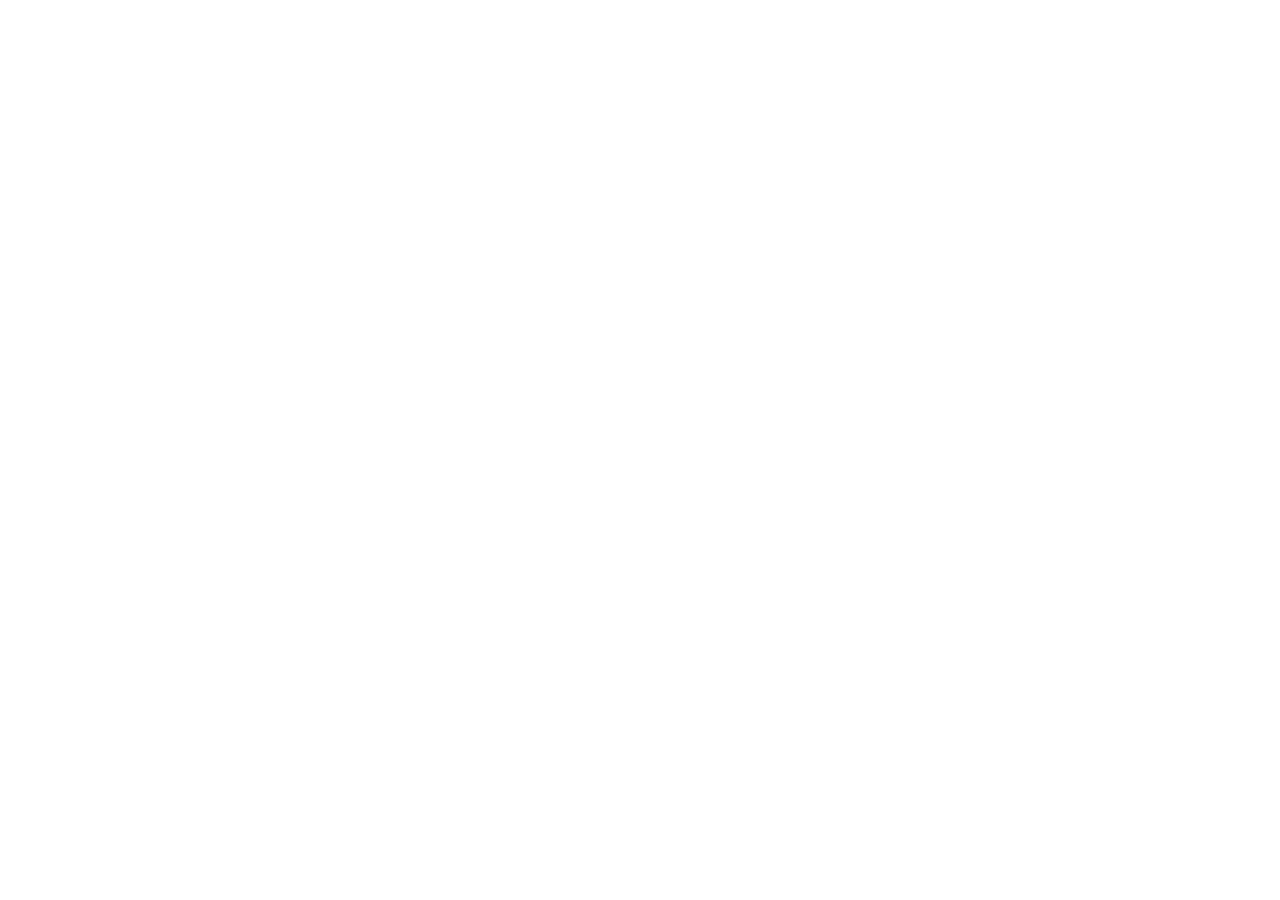
==== index.html @ 9cf04065 "snake" ====
<!DOCTYPE html>
<html lang="en">

<head>
    <meta charset="UTF-8">
    <meta name="viewport" content="width=device-width, initial-scale=1.0">
    <title>Nest loop</title>
</head>

<body>
    <pre id="output"></pre>
    <script>
        //#1//

        // const n = 6;
        // let result = "";
        // let k = 0;
        // while (k < n) {
        //     result = result + "* ";
        //     k++;
        // }

        //#2//

        // const n = 6;
        // let result = "";
        // let k = 0;
        // while (k < n) {
        //     let i = 0;
        //     while (i < n) {
        //         result = result + "* ";
        //         i++;
        //     }
        //     result = result + "\n"
        //     k++;
        // }

        //#3//

        // const n = 6;
        // let result = "";
        // let k = 0;
        // while (k < n) {
        //     let i = 0;
        //     while (i < k + 1) {
        //         result = result + "* ";
        //         i++;
        //     }
        //     result = result + "\n"
        //     k++;
        // }

        //#4//

        const n = 5;
        let result = "";
        let k = 0;
        while (k < n) {
            const m = ;
            let
                let i = 0;
            while (i < k + 1) {
                result = result + "* ";
                i++;
            }
            let j = 0
            result = result + "\n"
            k++;
        }
        document.getElementById("output").textContent = result;












    </script>
</body>

</html>
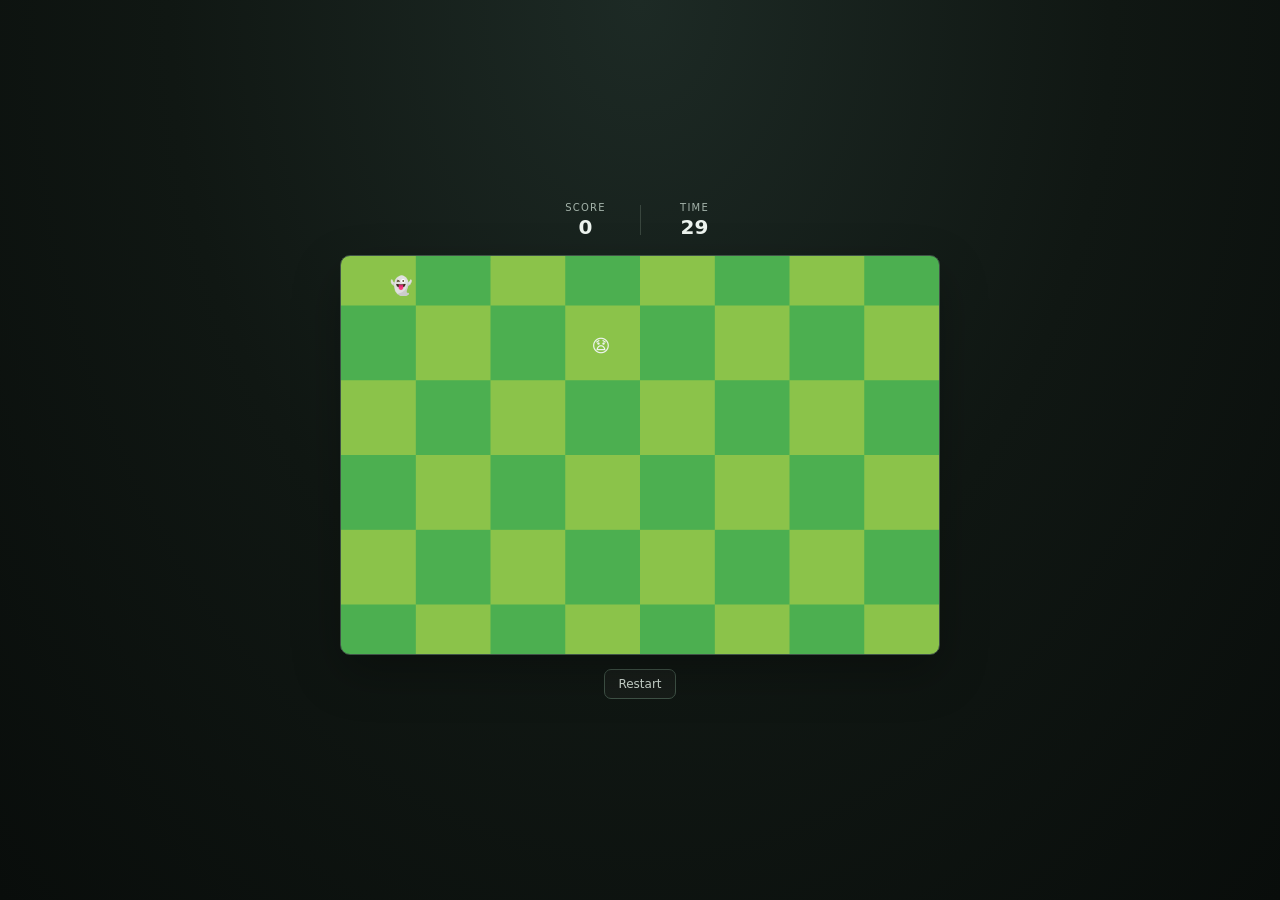
==== commit 16cb482a: "fixx" ====
--- a/index.html
+++ b/index.html
@@ -1,86 +1,191 @@
 <!DOCTYPE html>
 <html lang="en">
+<head>
+  <meta charset="UTF-8">
+  <meta name="viewport" content="width=device-width, initial-scale=1.0">
+  <title>Snake</title>
+  <style>
+    * { box-sizing: border-box; }
+    body {
+      margin: 0;
+      min-height: 100vh;
+      padding: 24px 12px;
+      display: flex;
+      flex-direction: column;
+      align-items: center;
+      justify-content: center;
+      gap: 14px;
+      background: radial-gradient(ellipse at top, #1d2a25 0%, #101713 52%, #090d0b 100%);
+      color: #edf4ef;
+      font-family: system-ui, -apple-system, BlinkMacSystemFont, "Segoe UI", sans-serif;
+    }
+    .stats {
+      display: flex;
+      justify-content: center;
+      align-items: center;
+      gap: 28px;
+      margin-bottom: 2px;
+    }
+    .stat { min-width: 52px; text-align: center; }
+    .label {
+      display: block;
+      margin-bottom: 2px;
+      color: #a4b3aa;
+      font-size: 10px;
+      letter-spacing: .12em;
+      text-transform: uppercase;
+    }
+    .value { font-size: 20px; font-weight: 600; line-height: 1.2; font-variant-numeric: tabular-nums; }
+    .divider { width: 1px; height: 30px; background: #39463e; }
+    .board {
+      position: relative;
+      width: min(600px, calc(100vw - 24px));
+      aspect-ratio: 3 / 2;
+      border: 1px solid #405347;
+      border-radius: 10px;
+      background-color: #111a14;
+      background-image: url("snake.webp");
+      background-size: cover;
+      background-position: center;
+      box-shadow: 0 18px 48px rgba(0, 0, 0, .28);
+      overflow: hidden;
+    }
+    .player, .star {
+      position: absolute;
+      width: 20px;
+      height: 20px;
+      display: flex;
+      align-items: center;
+      justify-content: center;
+      font-size: 18px;
+      line-height: 1;
+      user-select: none;
+      pointer-events: none;
+      transform: translateZ(0);
+    }
+    .restart {
+      padding: 7px 13px;
+      border: 1px solid #405347;
+      border-radius: 7px;
+      background: rgba(255,255,255,.03);
+      color: #d2ded5;
+      font: inherit;
+      font-size: 12px;
+      cursor: pointer;
+    }
+    .restart:hover { background: rgba(255,255,255,.09); }
+  </style>
+</head>
+<body>
+  <div class="stats">
+    <div class="stat"><span class="label">Score</span><span class="value" id="score">0</span></div>
+    <div class="divider"></div>
+    <div class="stat"><span class="label">Time</span><span class="value" id="timer">30</span></div>
+  </div>
 
-<head>
-    <meta charset="UTF-8">
-    <meta name="viewport" content="width=device-width, initial-scale=1.0">
-    <title>Nest loop</title>
-</head>
+  <div class="board" id="board">
+    <div id="player" class="player">👻</div>
+    <div id="star" class="star">😧</div>
+  </div>
+  <button class="restart" id="restart">Restart</button>
 
-<body>
-    <pre id="output"></pre>
-    <script>
-        //#1//
+  <script>
+    const board = document.getElementById('board');
+    const player = document.getElementById('player');
+    const star = document.getElementById('star');
+    const scoreEl = document.getElementById('score');
+    const timerEl = document.getElementById('timer');
+    const CELL = 10;
+    let x, y, starX, starY, direction, score, timeLeft, boost;
+    let moveTimer = null, countdownTimer = null, ended = false;
 
-        // const n = 6;
-        // let result = "";
-        // let k = 0;
-        // while (k < n) {
-        //     result = result + "* ";
-        //     k++;
-        // }
-
-        //#2//
-
-        // const n = 6;
-        // let result = "";
-        // let k = 0;
-        // while (k < n) {
-        //     let i = 0;
-        //     while (i < n) {
-        //         result = result + "* ";
-        //         i++;
-        //     }
-        //     result = result + "\n"
-        //     k++;
-        // }
-
-        //#3//
-
-        // const n = 6;
-        // let result = "";
-        // let k = 0;
-        // while (k < n) {
-        //     let i = 0;
-        //     while (i < k + 1) {
-        //         result = result + "* ";
-        //         i++;
-        //     }
-        //     result = result + "\n"
-        //     k++;
-        // }
-
-        //#4//
-
-        const n = 5;
-        let result = "";
-        let k = 0;
-        while (k < n) {
-            const m = ;
-            let
-                let i = 0;
-            while (i < k + 1) {
-                result = result + "* ";
-                i++;
-            }
-            let j = 0
-            result = result + "\n"
-            k++;
-        }
-        document.getElementById("output").textContent = result;
-
-
-
-
-
-
-
-
-
-
-
-
-    </script>
+    function dimensions() {
+      return { width: board.clientWidth, height: board.clientHeight };
+    }
+    function placeStar() {
+      const { width, height } = dimensions();
+      const cols = Math.max(1, Math.floor((width - 20) / CELL));
+      const rows = Math.max(1, Math.floor((height - 20) / CELL));
+      do {
+        starX = Math.floor(Math.random() * cols) * CELL;
+        starY = Math.floor(Math.random() * rows) * CELL;
+      } while (starX === x && starY === y);
+    }
+    function draw() {
+      player.style.left = `${x}px`;
+      player.style.top = `${y}px`;
+      star.style.left = `${starX}px`;
+      star.style.top = `${starY}px`;
+    }
+    function move() {
+      if (ended) return;
+      const { width, height } = dimensions();
+      if (direction === 'right') x += CELL;
+      if (direction === 'left') x -= CELL;
+      if (direction === 'up') y -= CELL;
+      if (direction === 'down') y += CELL;
+      if (x < 0) x = Math.floor((width - 20) / CELL) * CELL;
+      if (x > width - 20) x = 0;
+      if (y < 0) y = Math.floor((height - 20) / CELL) * CELL;
+      if (y > height - 20) y = 0;
+      if (x === starX && y === starY) {
+        score++;
+        scoreEl.textContent = score;
+        placeStar();
+      }
+      draw();
+    }
+    function setSpeed() {
+      clearInterval(moveTimer);
+      moveTimer = setInterval(move, boost ? 180 : 350);
+    }
+    function endGame() {
+      ended = true;
+      clearInterval(moveTimer);
+      clearInterval(countdownTimer);
+      moveTimer = countdownTimer = null;
+      setTimeout(() => alert(`Your score is ${score}`), 20);
+    }
+    function restart() {
+      clearInterval(moveTimer);
+      clearInterval(countdownTimer);
+      const { width, height } = dimensions();
+      x = Math.min(20, Math.floor((width - 20) / CELL) * CELL);
+      y = 20;
+      direction = 'right';
+      score = 0;
+      timeLeft = 30;
+      boost = false;
+      ended = false;
+      scoreEl.textContent = '0';
+      timerEl.textContent = '30';
+      placeStar();
+      draw();
+      setSpeed();
+      countdownTimer = setInterval(() => {
+        if (ended) return;
+        timeLeft--;
+        timerEl.textContent = timeLeft;
+        if (timeLeft <= 0) endGame();
+      }, 1000);
+    }
+    document.addEventListener('keydown', event => {
+      const keys = { ArrowUp: 'up', ArrowDown: 'down', ArrowLeft: 'left', ArrowRight: 'right' };
+      if (keys[event.code]) {
+        event.preventDefault();
+        if (!ended) direction = keys[event.code];
+      }
+      if (event.code === 'Space') {
+        event.preventDefault();
+        if (!boost && !ended) { boost = true; setSpeed(); }
+      }
+    });
+    document.addEventListener('keyup', event => {
+      if (event.code === 'Space' && boost) { boost = false; if (!ended) setSpeed(); }
+    });
+    document.getElementById('restart').addEventListener('click', restart);
+    window.addEventListener('resize', draw);
+    restart();
+  </script>
 </body>
-
-</html>+</html>
